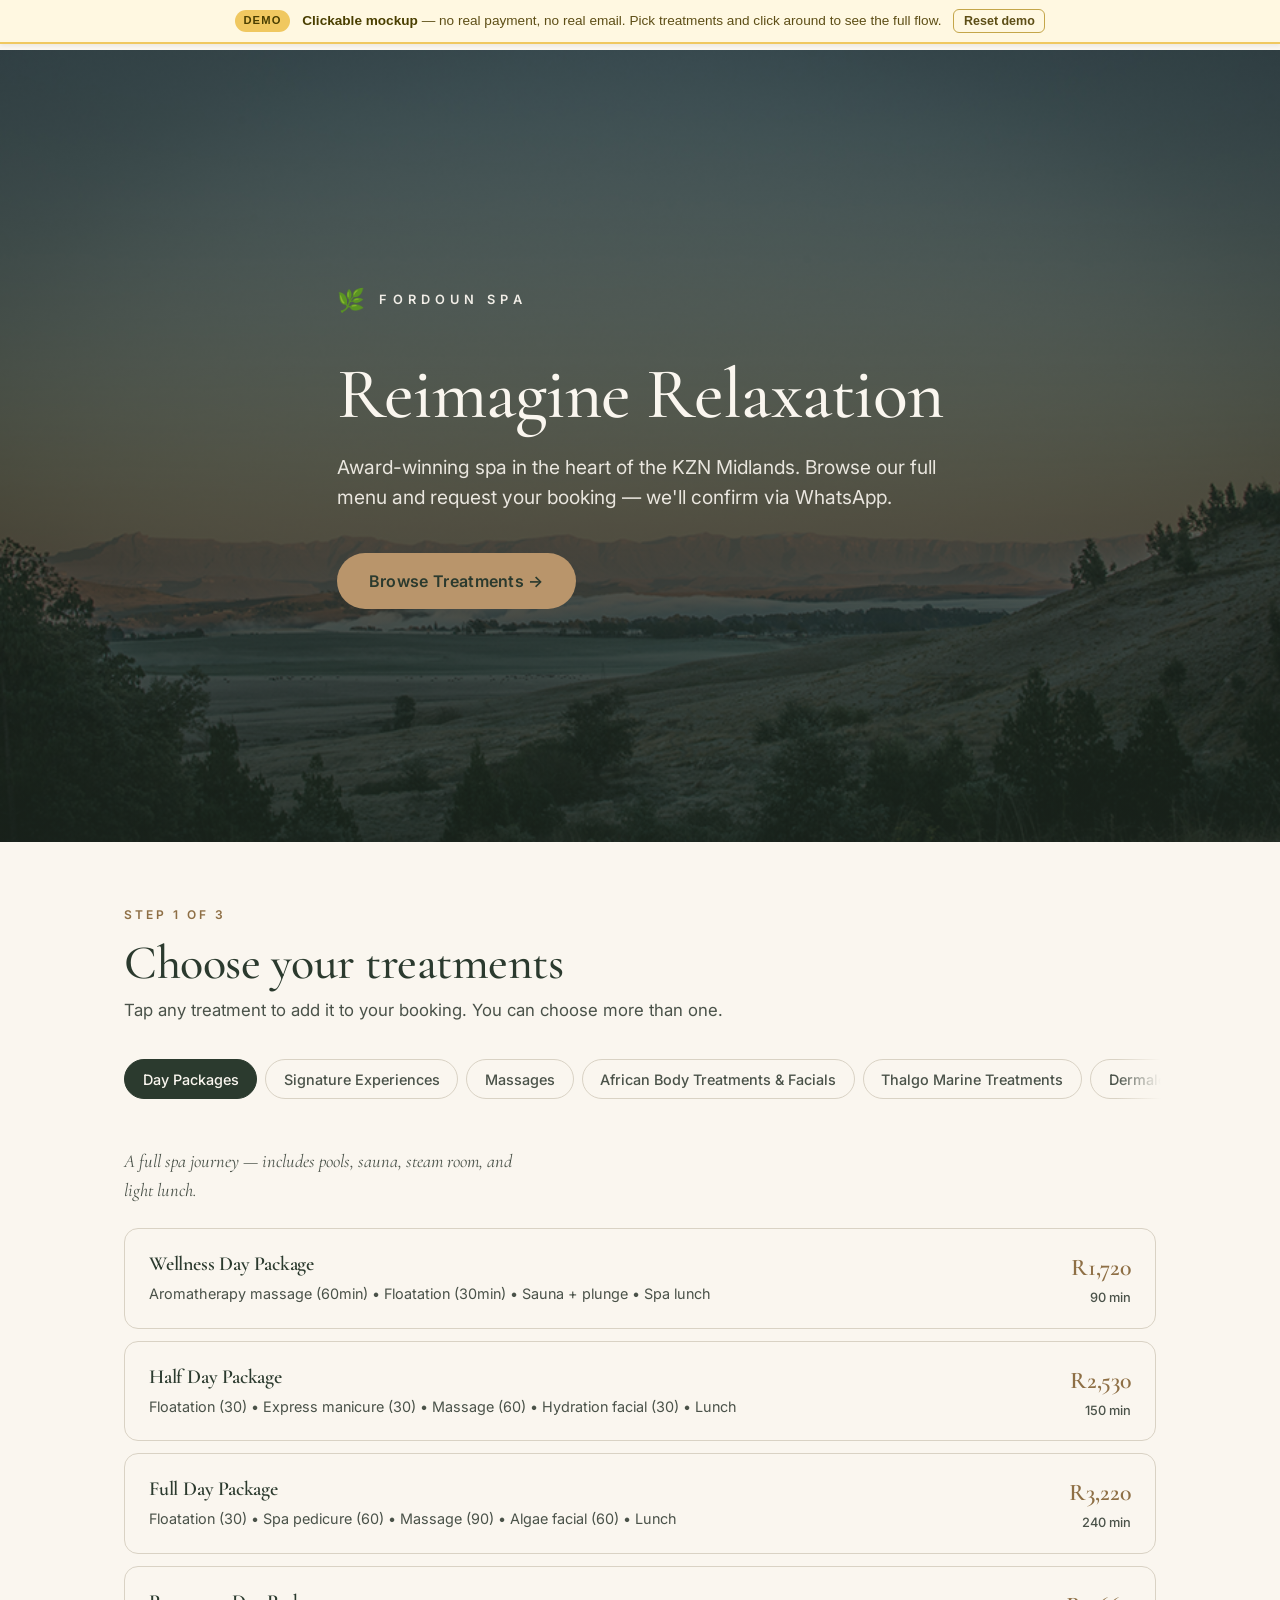
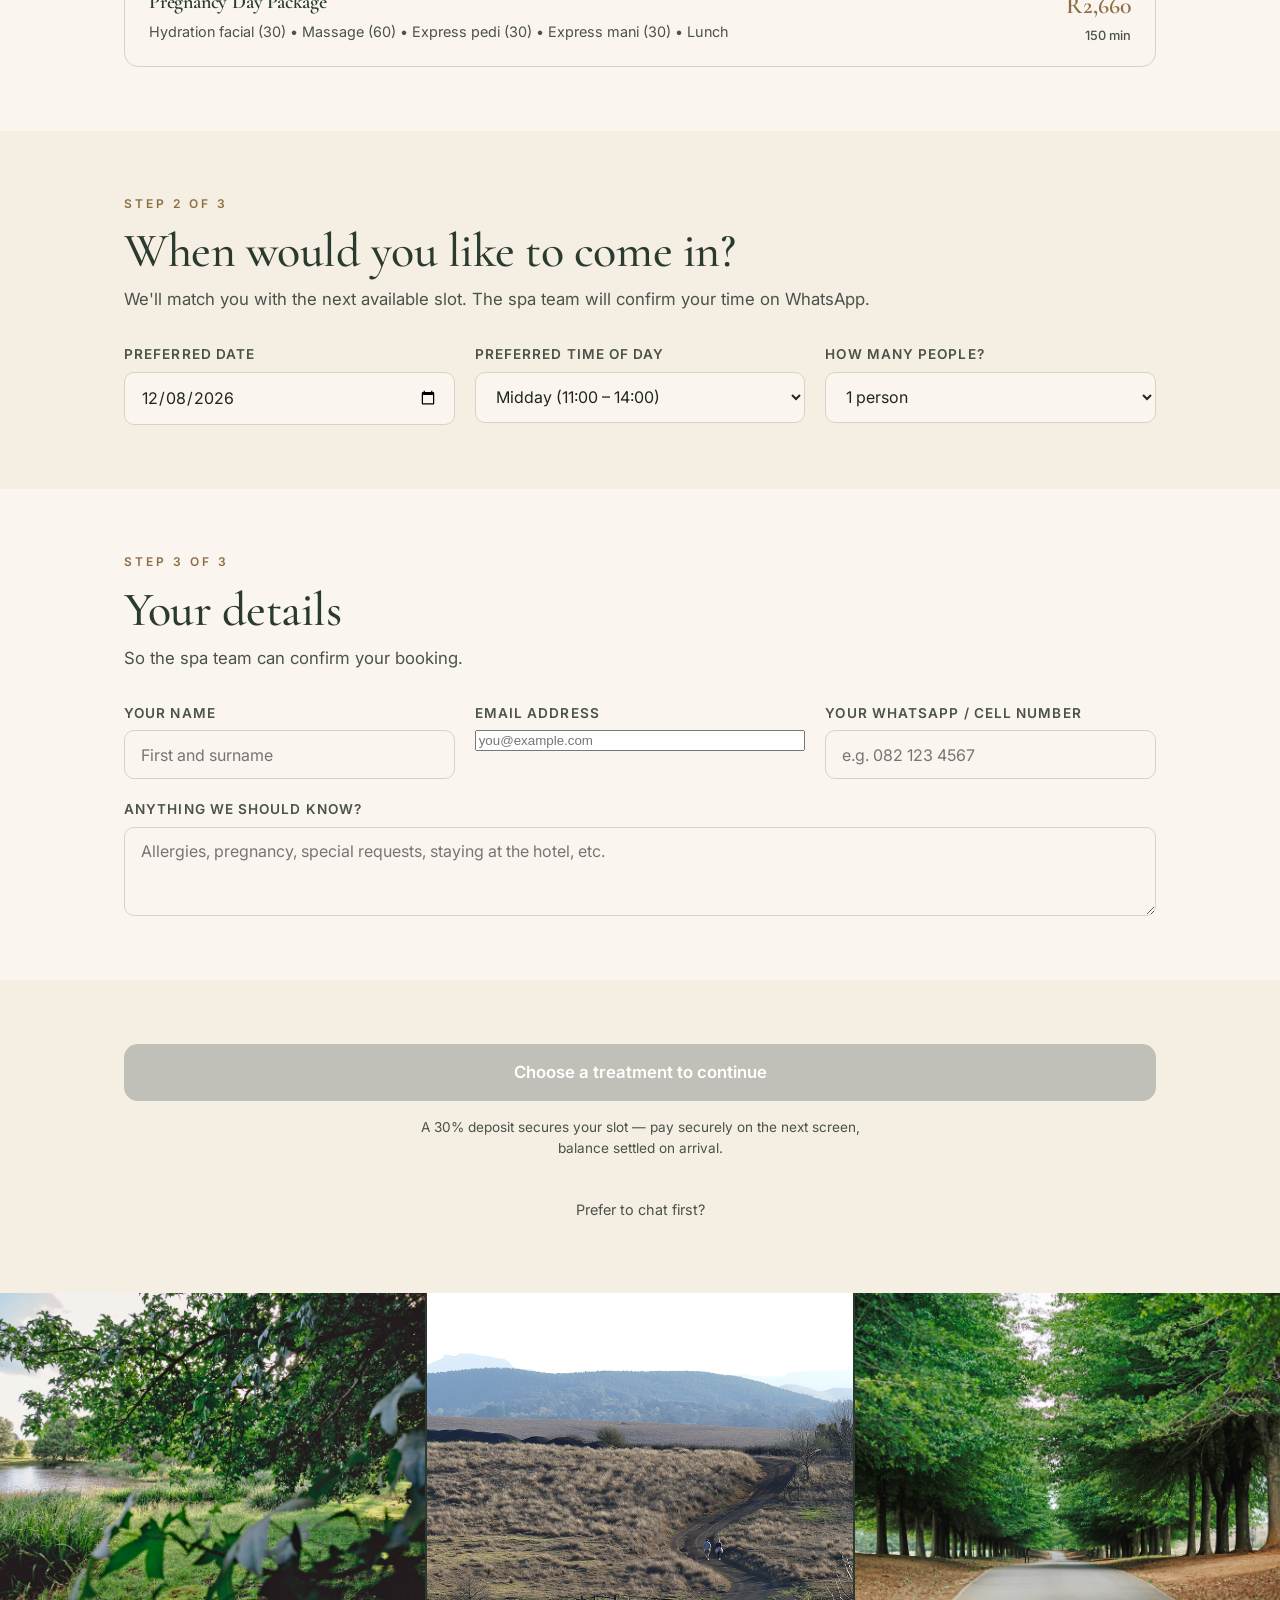
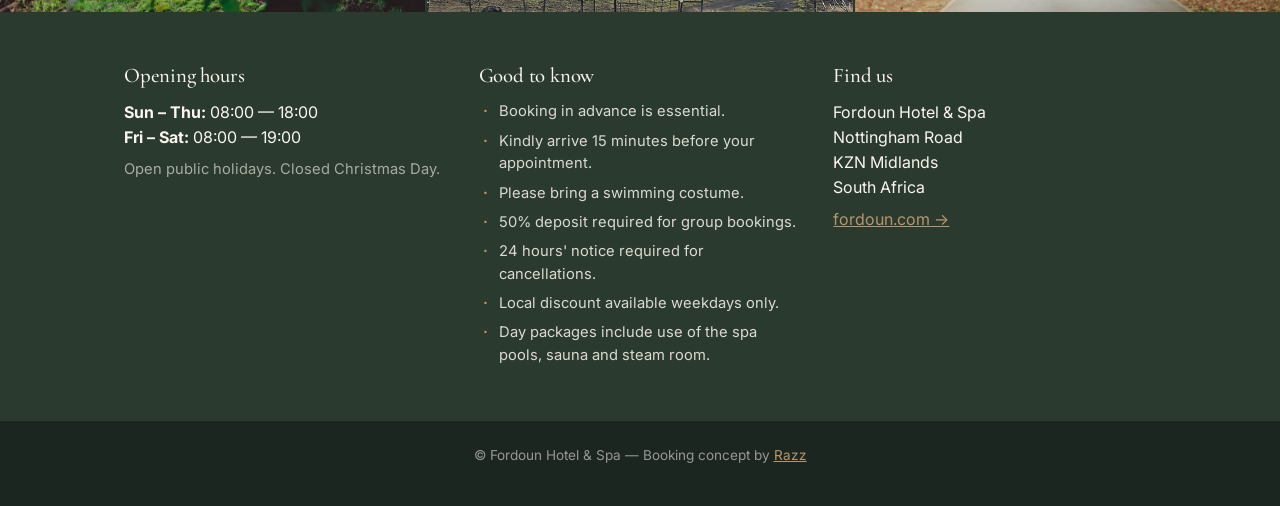
==== docs/index.html @ fb9872c1 "feat: Fordoun Spa hardcore-version clickable demo - Static-only mockup of the full booking system - " ====
<!DOCTYPE html>
<html lang="en">
<head>
<meta charset="UTF-8" />
<meta name="viewport" content="width=device-width, initial-scale=1, maximum-scale=1, viewport-fit=cover" />
<meta name="theme-color" content="#3a4a3a" />
<meta name="robots" content="noindex,nofollow" />
<title>Fordoun Spa — Book Your Treatment</title>
<meta name="description" content="Book your spa treatment at Fordoun Hotel & Spa, KZN Midlands. Browse the full treatment menu and send a booking request in under a minute." />
<meta property="og:title" content="Fordoun Spa — Book Your Treatment" />
<meta property="og:description" content="Browse the full Fordoun Spa treatment menu and request your booking in under a minute." />
<meta property="og:type" content="website" />
<link rel="icon" type="image/svg+xml" href="data:image/svg+xml,%3Csvg xmlns='http://www.w3.org/2000/svg' viewBox='0 0 100 100'%3E%3Ctext y='.9em' font-size='90'%3E%F0%9F%8C%BF%3C/text%3E%3C/svg%3E" />
<link rel="preconnect" href="https://fonts.googleapis.com" />
<link rel="preconnect" href="https://fonts.gstatic.com" crossorigin />
<link href="https://fonts.googleapis.com/css2?family=Cormorant+Garamond:wght@400;500;600;700&family=Inter:wght@400;500;600&display=swap" rel="stylesheet" />
<link rel="stylesheet" href="style.css" />
<link rel="stylesheet" href="demo-banner.css" />
</head>
<body>

<header class="hero">
  <div class="hero-bg"></div>
  <div class="hero-content">
    <div class="brand">
      <span class="brand-mark">🌿</span>
      <span class="brand-name">FORDOUN SPA</span>
    </div>
    <h1>Reimagine Relaxation</h1>
    <p class="hero-sub">Award-winning spa in the heart of the KZN Midlands. Browse our full menu and request your booking — we'll confirm via WhatsApp.</p>
    <a href="#categories" class="cta">Browse Treatments →</a>
  </div>
</header>

<main>

  <section id="categories" class="section">
    <div class="container">
      <p class="eyebrow">Step 1 of 3</p>
      <h2>Choose your treatments</h2>
      <p class="lead">Tap any treatment to add it to your booking. You can choose more than one.</p>

      <div class="cat-tabs-wrap">
        <nav class="cat-tabs" id="catTabs" aria-label="Treatment categories"></nav>
      </div>
      <div id="catContent" class="cat-content"></div>
    </div>
  </section>

  <section id="when" class="section section-alt">
    <div class="container">
      <p class="eyebrow">Step 2 of 3</p>
      <h2>When would you like to come in?</h2>
      <p class="lead">We'll match you with the next available slot. The spa team will confirm your time on WhatsApp.</p>

      <div class="when-grid">
        <label class="field">
          <span class="field-label">Preferred date</span>
          <input type="date" id="prefDate" />
        </label>
        <label class="field">
          <span class="field-label">Preferred time of day</span>
          <select id="prefTime">
            <option value="Morning (08:00 – 11:00)">Morning (08:00 – 11:00)</option>
            <option value="Midday (11:00 – 14:00)" selected>Midday (11:00 – 14:00)</option>
            <option value="Afternoon (14:00 – 17:00)">Afternoon (14:00 – 17:00)</option>
            <option value="Flexible — whatever's available">Flexible — whatever's available</option>
          </select>
        </label>
        <label class="field">
          <span class="field-label">How many people?</span>
          <select id="prefGuests">
            <option value="1" selected>1 person</option>
            <option value="2">2 people (couples treatment if available)</option>
            <option value="3">3 people</option>
            <option value="4">4 people</option>
            <option value="5+">5 or more (group booking)</option>
          </select>
        </label>
      </div>
    </div>
  </section>

  <section id="you" class="section">
    <div class="container">
      <p class="eyebrow">Step 3 of 3</p>
      <h2>Your details</h2>
      <p class="lead">So the spa team can confirm your booking.</p>

      <div class="when-grid">
        <label class="field">
          <span class="field-label">Your name</span>
          <input type="text" id="yourName" placeholder="First and surname" autocomplete="name" required />
        </label>
        <label class="field">
          <span class="field-label">Email address</span>
          <input type="email" id="yourEmail" placeholder="you@example.com" autocomplete="email" required />
        </label>
        <label class="field">
          <span class="field-label">Your WhatsApp / cell number</span>
          <input type="tel" id="yourPhone" placeholder="e.g. 082 123 4567" autocomplete="tel" required />
        </label>
        <label class="field field-wide">
          <span class="field-label">Anything we should know?</span>
          <textarea id="yourNotes" rows="3" placeholder="Allergies, pregnancy, special requests, staying at the hotel, etc."></textarea>
        </label>
      </div>

      <div id="welcomeBack" class="welcome-back" hidden>
        <strong>👋 Welcome back!</strong>
        <span id="welcomeBackText"></span>
        <button type="button" id="sendMagicLink" class="link-btn">Send me a sign-in link →</button>
      </div>

      <div id="loggedInPanel" class="logged-in-panel" hidden>
        <h3 id="loggedInGreeting">Welcome back</h3>
        <p id="loggedInStats" class="muted"></p>
        <div id="lastVisit" class="last-visit"></div>
        <button type="button" id="logoutBtn" class="link-btn">Not you? Sign out</button>
      </div>
    </div>
  </section>

  <section class="section section-alt">
    <div class="container">
      <div id="summary" class="summary" hidden>
        <h3>Your booking request</h3>
        <div id="summaryContent" class="summary-content"></div>
      </div>

      <button id="sendBtn" class="send-btn" type="button" disabled>
        <span class="send-btn-label">Choose a treatment to continue</span>
      </button>

      <p class="send-note" id="depositNote">A 30% deposit secures your slot — pay securely on the next screen, balance settled on arrival.</p>

      <details class="alt-contact">
        <summary>Prefer to chat first?</summary>
        <div class="alt-contact-body">
          <p>WhatsApp or call us before booking:</p>
          <ul>
            <li>💬 <a href="https://wa.me/27781655087">WhatsApp +27 78 165 5087</a></li>
            <li>📧 <a id="emailLink" href="#">spa@fordoun.com</a></li>
            <li>📞 <a href="tel:+27332666217">+27 33 266 6217</a></li>
          </ul>
        </div>
      </details>
    </div>
  </section>

  <section class="photo-band" aria-hidden="true">
    <figure><img src="scene-1.jpg" alt="" loading="lazy" /></figure>
    <figure><img src="scene-2.jpg" alt="" loading="lazy" /></figure>
    <figure><img src="scene-3.jpg" alt="" loading="lazy" /></figure>
  </section>

  <section class="section section-info">
    <div class="container info-grid">
      <div>
        <h3>Opening hours</h3>
        <p><strong>Sun – Thu:</strong> 08:00 — 18:00<br>
        <strong>Fri – Sat:</strong> 08:00 — 19:00</p>
        <p class="muted">Open public holidays. Closed Christmas Day.</p>
      </div>
      <div>
        <h3>Good to know</h3>
        <ul class="policy-list" id="policyList"></ul>
      </div>
      <div>
        <h3>Find us</h3>
        <p>Fordoun Hotel &amp; Spa<br>
        Nottingham Road<br>
        KZN Midlands<br>
        South Africa</p>
        <p><a href="https://fordoun.com" target="_blank" rel="noopener">fordoun.com →</a></p>
      </div>
    </div>
  </section>

</main>

<footer>
  <div class="container">
    <p>© Fordoun Hotel &amp; Spa — Booking concept by <a href="https://woolies-redux.app" target="_blank" rel="noopener">Razz</a></p>
  </div>
</footer>

<button id="floatCart" class="float-cart" type="button" hidden>
  <span class="float-cart-count">0</span>
  <span class="float-cart-label">Review booking</span>
</button>

<script src="demo-mock.js"></script>
<script src="demo-banner.js"></script>
<script src="app.js"></script>
</body>
</html>
---- docs/style.css ----
/* Fordoun Spa Booking — design language: midlands-natural, restful, premium */

:root {
  --green-deep: #2b3a2e;
  --green-mid: #3a4a3a;
  --green-soft: #5c6b56;
  --sand: #f4eee3;
  --cream: #faf6ef;
  --gold: #b9956b;
  --gold-deep: #8e6f45;
  --ink: #1f2620;
  --ink-soft: #4a5249;
  --rule: #d9d2c4;
  --wa-green: #25d366;
  --wa-green-deep: #128c7e;
  --shadow: 0 10px 30px -10px rgba(43, 58, 46, 0.25);
  --serif: 'Cormorant Garamond', Georgia, serif;
  --sans: 'Inter', -apple-system, BlinkMacSystemFont, 'Segoe UI', sans-serif;
}

* { box-sizing: border-box; }
html { scroll-behavior: smooth; }
body {
  margin: 0;
  font-family: var(--sans);
  color: var(--ink);
  background: var(--cream);
  line-height: 1.55;
  -webkit-font-smoothing: antialiased;
}

h1, h2, h3 {
  font-family: var(--serif);
  font-weight: 500;
  letter-spacing: -0.01em;
  color: var(--green-deep);
  margin: 0 0 .5rem;
}
h1 { font-size: clamp(2.6rem, 8vw, 4.5rem); line-height: 1.05; }
h2 { font-size: clamp(2rem, 5vw, 3rem); line-height: 1.1; }
h3 { font-size: 1.3rem; }
p { margin: 0 0 1rem; }
.lead { font-size: 1.05rem; color: var(--ink-soft); margin-bottom: 2rem; }
.muted { color: var(--ink-soft); font-size: .92rem; }
.eyebrow {
  text-transform: uppercase;
  letter-spacing: .25em;
  font-size: .75rem;
  font-weight: 600;
  color: var(--gold-deep);
  margin: 0 0 .75rem;
}

/* ────── Hero ────── */
.hero {
  position: relative;
  min-height: 88vh;
  display: flex;
  align-items: center;
  color: var(--cream);
  overflow: hidden;
  isolation: isolate;
}
.hero-bg {
  position: absolute;
  inset: 0;
  background:
    linear-gradient(180deg, rgba(28, 38, 30, .55) 0%, rgba(28, 38, 30, .85) 100%),
    url('hero.jpg') center / cover no-repeat,
    linear-gradient(135deg, #3a4a3a 0%, #2b3a2e 100%);
  z-index: -1;
}
.hero-content {
  max-width: 760px;
  padding: 2rem 1.5rem;
  margin: 0 auto;
}
.brand {
  display: inline-flex;
  align-items: center;
  gap: .6rem;
  margin-bottom: 2.5rem;
  font-family: var(--sans);
  font-weight: 600;
  letter-spacing: .4em;
  font-size: .8rem;
  text-transform: uppercase;
  opacity: .95;
}
.brand-mark { font-size: 1.4rem; }
.hero h1 {
  color: var(--cream);
  margin-bottom: 1.25rem;
}
.hero-sub {
  font-size: clamp(1rem, 2.2vw, 1.2rem);
  max-width: 50ch;
  opacity: .9;
  margin-bottom: 2.5rem;
}
.cta {
  display: inline-block;
  padding: 1rem 2rem;
  background: var(--gold);
  color: var(--green-deep);
  border-radius: 999px;
  font-weight: 600;
  text-decoration: none;
  letter-spacing: .02em;
  transition: transform .15s ease, background .15s ease;
}
.cta:hover { background: #d0a878; transform: translateY(-1px); }

/* ────── Sections ────── */
.section { padding: 4rem 0; }
.section-alt { background: var(--sand); }
.section-info { background: var(--green-deep); color: var(--cream); padding: 3rem 0; }
.section-info h3 { color: var(--cream); }
.section-info a { color: var(--gold); }
.section-info .muted { color: rgba(250, 246, 239, .6); }
.container {
  max-width: 1080px;
  margin: 0 auto;
  padding: 0 1.5rem;
}

/* ────── Category tabs ────── */
.cat-tabs-wrap {
  position: relative;
  margin: 0 -1.5rem 2rem;
}
.cat-tabs-wrap::after {
  content: '';
  position: absolute;
  top: 0;
  right: 0;
  bottom: 0;
  width: 64px;
  background: linear-gradient(90deg, transparent 0%, var(--cream) 70%);
  pointer-events: none;
}
.section-alt .cat-tabs-wrap::after { background: linear-gradient(90deg, transparent 0%, var(--sand) 70%); }
.cat-tabs {
  display: flex;
  gap: .5rem;
  overflow-x: auto;
  padding: .25rem 1.5rem 1rem;
  scrollbar-width: none;
  -webkit-overflow-scrolling: touch;
}
.cat-tabs::-webkit-scrollbar { display: none; }
.cat-tab {
  flex: 0 0 auto;
  padding: .65rem 1.1rem;
  background: transparent;
  border: 1px solid var(--rule);
  border-radius: 999px;
  font-family: var(--sans);
  font-size: .9rem;
  font-weight: 500;
  color: var(--ink-soft);
  cursor: pointer;
  white-space: nowrap;
  transition: all .15s ease;
}
.cat-tab:hover { border-color: var(--green-soft); color: var(--green-deep); }
.cat-tab.active {
  background: var(--green-deep);
  color: var(--cream);
  border-color: var(--green-deep);
}

/* ────── Category content ────── */
.cat-blurb {
  font-family: var(--serif);
  font-size: 1.15rem;
  font-style: italic;
  color: var(--ink-soft);
  margin: 0 0 1.5rem;
  max-width: 50ch;
}
.treatments {
  display: grid;
  gap: .75rem;
}
.treatment {
  display: grid;
  grid-template-columns: 1fr auto;
  gap: 1rem;
  align-items: start;
  padding: 1.25rem 1.5rem;
  background: var(--cream);
  border: 1.5px solid var(--rule);
  border-radius: 14px;
  cursor: pointer;
  transition: border-color .15s ease, transform .15s ease, box-shadow .15s ease;
  text-align: left;
  font: inherit;
  color: inherit;
  width: 100%;
}
.section-alt .treatment { background: var(--cream); }
.treatment:hover {
  border-color: var(--green-soft);
  transform: translateY(-1px);
  box-shadow: var(--shadow);
}
.treatment.selected {
  border-color: var(--green-deep);
  background: #f0ebde;
  box-shadow: var(--shadow);
}
.treatment.selected::before {
  content: '✓';
  position: absolute;
}
.treatment-main { min-width: 0; }
.treatment-name {
  font-family: var(--serif);
  font-size: 1.25rem;
  font-weight: 600;
  color: var(--green-deep);
  margin: 0 0 .25rem;
}
.treatment-desc {
  font-size: .9rem;
  color: var(--ink-soft);
  margin: 0;
  line-height: 1.4;
}
.treatment-meta {
  display: flex;
  flex-direction: column;
  align-items: flex-end;
  gap: .1rem;
  white-space: nowrap;
}
.treatment-price {
  font-family: var(--serif);
  font-size: 1.5rem;
  font-weight: 600;
  color: var(--gold-deep);
}
.treatment-duration {
  font-size: .8rem;
  color: var(--ink-soft);
  font-weight: 500;
}
.treatment-tick {
  display: none;
  width: 22px;
  height: 22px;
  border-radius: 50%;
  background: var(--green-deep);
  color: var(--cream);
  font-size: .8rem;
  align-items: center;
  justify-content: center;
  margin-top: .25rem;
}
.treatment.selected .treatment-tick { display: inline-flex; }

/* ────── When / You forms ────── */
.when-grid {
  display: grid;
  gap: 1.25rem;
  grid-template-columns: 1fr;
}
@media (min-width: 720px) {
  .when-grid { grid-template-columns: 1fr 1fr 1fr; }
  .field-wide { grid-column: 1 / -1; }
}
.field {
  display: flex;
  flex-direction: column;
  gap: .4rem;
}
.field-label {
  font-size: .85rem;
  font-weight: 600;
  color: var(--ink-soft);
  text-transform: uppercase;
  letter-spacing: .08em;
}
input[type="date"],
input[type="text"],
input[type="tel"],
select,
textarea {
  padding: .85rem 1rem;
  border: 1.5px solid var(--rule);
  border-radius: 10px;
  font-family: var(--sans);
  font-size: 1rem;
  color: var(--ink);
  background: var(--cream);
  width: 100%;
  max-width: 100%;
  min-width: 0;
  display: block;
  transition: border-color .15s ease, box-shadow .15s ease;
}
/* iOS Safari fixes for <input type="date"> — it has an intrinsic min-width
   from its placeholder content and center-aligns the value. Force LTR
   left-aligned text and strip the native appearance so it behaves like
   the sibling inputs. */
input[type="date"] {
  -webkit-appearance: none;
  appearance: none;
  text-align: left;
  font-family: var(--sans);
  line-height: 1.4;
  height: auto;
}
input[type="date"]::-webkit-date-and-time-value {
  text-align: left;
  min-height: 1.4em;
}
input[type="date"]::-webkit-calendar-picker-indicator {
  margin-left: auto;
}
input:focus, select:focus, textarea:focus {
  outline: none;
  border-color: var(--green-soft);
  box-shadow: 0 0 0 3px rgba(92, 107, 86, .15);
}
textarea { resize: vertical; min-height: 80px; }

/* ────── Summary + send button ────── */
.summary[hidden] { display: none; }
.summary {
  background: var(--cream);
  border: 1.5px solid var(--rule);
  border-radius: 14px;
  padding: 1.5rem;
  margin-bottom: 1.5rem;
}
.summary h3 {
  font-size: 1.1rem;
  margin-bottom: 1rem;
  text-transform: uppercase;
  letter-spacing: .15em;
  font-family: var(--sans);
  font-weight: 600;
  color: var(--ink-soft);
}
.summary-content { font-size: .95rem; }
.summary-content .empty {
  color: var(--ink-soft);
  font-style: italic;
  margin: 0;
}
.summary-row {
  display: flex;
  justify-content: space-between;
  align-items: center;
  padding: .65rem 0;
  border-bottom: 1px solid var(--rule);
}
.summary-row:last-child { border-bottom: 0; }
.summary-row-name {
  font-family: var(--serif);
  font-size: 1.1rem;
  color: var(--green-deep);
}
.summary-row-meta {
  font-size: .82rem;
  color: var(--ink-soft);
}
.summary-row-price {
  font-weight: 600;
  color: var(--gold-deep);
  font-family: var(--serif);
  font-size: 1.15rem;
}
.summary-remove {
  background: transparent;
  border: none;
  color: var(--ink-soft);
  font-size: 1.2rem;
  padding: 0 0 0 .75rem;
  cursor: pointer;
  line-height: 1;
}
.summary-remove:hover { color: #a64242; }
.summary-total {
  display: flex;
  justify-content: space-between;
  padding-top: 1rem;
  margin-top: .5rem;
  border-top: 2px solid var(--green-deep);
  font-family: var(--serif);
  font-size: 1.35rem;
  font-weight: 600;
  color: var(--green-deep);
}
.summary-total-note {
  font-size: .8rem;
  color: var(--ink-soft);
  font-weight: 400;
  margin-top: .25rem;
  font-family: var(--sans);
}

.send-btn {
  display: flex;
  align-items: center;
  justify-content: center;
  gap: .75rem;
  width: 100%;
  padding: 1.15rem 1.5rem;
  background: var(--wa-green);
  color: white;
  border: none;
  border-radius: 14px;
  font-family: var(--sans);
  font-size: 1.05rem;
  font-weight: 600;
  cursor: pointer;
  box-shadow: var(--shadow);
  transition: background .15s ease, transform .15s ease;
}
.send-btn:hover:not(:disabled) {
  background: var(--wa-green-deep);
  transform: translateY(-1px);
}
.send-btn:disabled {
  background: #c0c0b8;
  cursor: not-allowed;
  box-shadow: none;
}
.wa-icon { display: inline-flex; align-items: center; }
.send-note {
  text-align: center;
  font-size: .85rem;
  color: var(--ink-soft);
  margin: 1rem 0 0;
  max-width: 50ch;
  margin-left: auto;
  margin-right: auto;
}

.alt-contact {
  margin-top: 2rem;
  text-align: center;
}
.alt-contact summary {
  cursor: pointer;
  color: var(--ink-soft);
  font-size: .9rem;
  display: inline-block;
  padding: .5rem 1rem;
}
.alt-contact summary:hover { color: var(--green-deep); }
.alt-contact-body { margin-top: 1rem; }
.alt-contact-body ul { list-style: none; padding: 0; }
.alt-contact-body a { color: var(--green-deep); }

/* ────── Info section ────── */
.info-grid {
  display: grid;
  gap: 2rem;
  grid-template-columns: 1fr;
}
@media (min-width: 720px) {
  .info-grid { grid-template-columns: 1fr 1fr 1fr; }
}
.info-grid p { margin-bottom: .5rem; }
.policy-list {
  list-style: none;
  padding: 0;
  margin: 0;
  font-size: .92rem;
}
.policy-list li {
  padding-left: 1.25rem;
  position: relative;
  margin-bottom: .4rem;
  color: rgba(250, 246, 239, .85);
}
.policy-list li::before {
  content: '·';
  position: absolute;
  left: .25rem;
  color: var(--gold);
  font-weight: 700;
}

/* ────── Photo band ────── */
.photo-band {
  display: grid;
  grid-template-columns: repeat(3, 1fr);
  gap: 2px;
  background: var(--green-deep);
}
.photo-band figure {
  margin: 0;
  aspect-ratio: 4 / 3;
  overflow: hidden;
}
.photo-band img {
  width: 100%;
  height: 100%;
  object-fit: cover;
  transition: transform .6s ease;
  display: block;
}
.photo-band figure:hover img { transform: scale(1.04); }
@media (max-width: 720px) {
  .photo-band { grid-template-columns: 1fr; }
  .photo-band figure { aspect-ratio: 16 / 9; }
  .photo-band figure:nth-child(3) { display: none; }
}

/* ────── Returning customer ────── */
.welcome-back, .logged-in-panel {
  margin-top: 1.5rem;
  padding: 1.25rem 1.5rem;
  background: linear-gradient(135deg, #f0ebde 0%, #e8e2d2 100%);
  border-radius: 14px;
  border: 1px solid var(--rule);
}
.welcome-back[hidden], .logged-in-panel[hidden] { display: none; }
.welcome-back strong { color: var(--green-deep); }
.welcome-back span { display: inline; margin: 0 .5rem; color: var(--ink-soft); font-size: .95rem; }
.logged-in-panel h3 {
  font-size: 1.4rem;
  margin: 0 0 .35rem;
}
.logged-in-panel p { margin: 0; }
.last-visit { margin-top: 1rem; }
.last-visit-label {
  font-size: .85rem;
  text-transform: uppercase;
  letter-spacing: .08em;
  font-weight: 600;
  color: var(--ink-soft);
}
.last-visit-list {
  list-style: none;
  padding: 0;
  margin: .5rem 0;
}
.last-visit-list li {
  font-family: var(--serif);
  font-size: 1.05rem;
  color: var(--green-deep);
  margin-bottom: .15rem;
}
.link-btn {
  background: transparent;
  border: none;
  color: var(--gold-deep);
  font-weight: 600;
  font-size: .9rem;
  padding: .5rem 0;
  cursor: pointer;
  font-family: inherit;
}
.link-btn:hover { color: var(--green-deep); text-decoration: underline; }
.link-btn:disabled { color: var(--ink-soft); cursor: not-allowed; }

/* ────── Summary deposit ────── */
.summary-deposit {
  display: flex;
  justify-content: space-between;
  align-items: center;
  padding: 1rem 0;
  margin-top: 1rem;
  background: var(--green-deep);
  color: var(--cream);
  border-radius: 10px;
  padding: 1rem 1.25rem;
}
.summary-deposit strong {
  font-family: var(--serif);
  font-size: 1.4rem;
  color: var(--gold);
}
.summary-deposit-note {
  font-size: .82rem;
  color: var(--ink-soft);
  margin: .5rem 0 0;
  text-align: center;
}

/* ────── Footer ────── */
footer {
  background: #1c2620;
  color: rgba(250, 246, 239, .55);
  padding: 1.5rem 0;
  font-size: .85rem;
  text-align: center;
}
footer a { color: var(--gold); }

/* ────── Floating cart (mobile) ────── */
.float-cart[hidden] { display: none !important; }
.float-cart {
  position: fixed;
  bottom: 1rem;
  left: 50%;
  transform: translateX(-50%);
  display: flex;
  align-items: center;
  gap: .6rem;
  padding: .85rem 1.5rem;
  background: var(--green-deep);
  color: var(--cream);
  border: none;
  border-radius: 999px;
  font-family: var(--sans);
  font-size: .95rem;
  font-weight: 600;
  cursor: pointer;
  box-shadow: 0 8px 24px rgba(0, 0, 0, .25);
  z-index: 100;
  animation: bounce-in .3s ease;
}
.float-cart-count {
  display: inline-flex;
  align-items: center;
  justify-content: center;
  width: 24px;
  height: 24px;
  background: var(--gold);
  color: var(--green-deep);
  border-radius: 50%;
  font-size: .82rem;
  font-weight: 700;
}
@keyframes bounce-in {
  from { transform: translate(-50%, 20px); opacity: 0; }
  to { transform: translate(-50%, 0); opacity: 1; }
}

/* ────── Smaller screens ────── */
@media (max-width: 480px) {
  .hero { min-height: 78vh; }
  .section { padding: 3rem 0; }
  .treatment {
    grid-template-columns: 1fr;
    padding: 1rem 1.25rem;
  }
  .treatment-meta {
    flex-direction: row;
    align-items: center;
    justify-content: space-between;
    width: 100%;
  }
  .treatment-tick {
    position: absolute;
    top: 1rem;
    right: 1rem;
  }
}
---- docs/demo-banner.css ----
/* Demo-mode banner — sits at top of every page, dismissible per session */
.demo-banner {
  position: fixed; top: 0; left: 0; right: 0;
  background: #fff8e1;
  color: #5d4e16;
  border-bottom: 2px solid #f0c860;
  padding: .55rem 1rem;
  z-index: 1000;
  font-family: -apple-system, BlinkMacSystemFont, "Segoe UI", sans-serif;
  font-size: .85rem;
  display: flex; align-items: center; gap: .75rem;
  justify-content: center;
  text-align: center;
  flex-wrap: wrap;
  box-shadow: 0 2px 4px rgba(0,0,0,.06);
}
.demo-banner b { color: #4a3f00; }
.demo-banner .demo-pill {
  background: #f0c860;
  color: #4a3f00;
  padding: .15rem .55rem;
  border-radius: 999px;
  font-size: .7rem;
  font-weight: 700;
  letter-spacing: .1em;
  text-transform: uppercase;
}
.demo-banner button {
  background: transparent;
  border: 1px solid #c4a64a;
  color: #5d4e16;
  border-radius: 6px;
  padding: .25rem .6rem;
  font-size: .78rem;
  font-weight: 600;
  cursor: pointer;
  font-family: inherit;
}
.demo-banner button:hover { background: rgba(0,0,0,.05); }
.demo-banner.hidden { display: none; }
body.has-demo-banner { padding-top: 50px; }
@media (max-width: 480px) {
  .demo-banner { font-size: .78rem; padding: .5rem .75rem; }
  body.has-demo-banner { padding-top: 70px; }
}

/* Magic-link "Open my link" floating ribbon */
.demo-magic-toast {
  position: fixed; bottom: 1rem; left: 50%; transform: translateX(-50%);
  background: #2b3a2e; color: #faf6ef;
  padding: .85rem 1.25rem;
  border-radius: 999px;
  box-shadow: 0 8px 24px rgba(0,0,0,.25);
  font-family: -apple-system, BlinkMacSystemFont, sans-serif;
  font-size: .9rem;
  z-index: 1010;
  display: flex; align-items: center; gap: .75rem;
  animation: demo-toast-in .3s ease;
}
.demo-magic-toast a {
  color: #b9956b;
  font-weight: 600;
  text-decoration: none;
}
@keyframes demo-toast-in {
  from { transform: translate(-50%, 20px); opacity: 0; }
  to { transform: translate(-50%, 0); opacity: 1; }
}
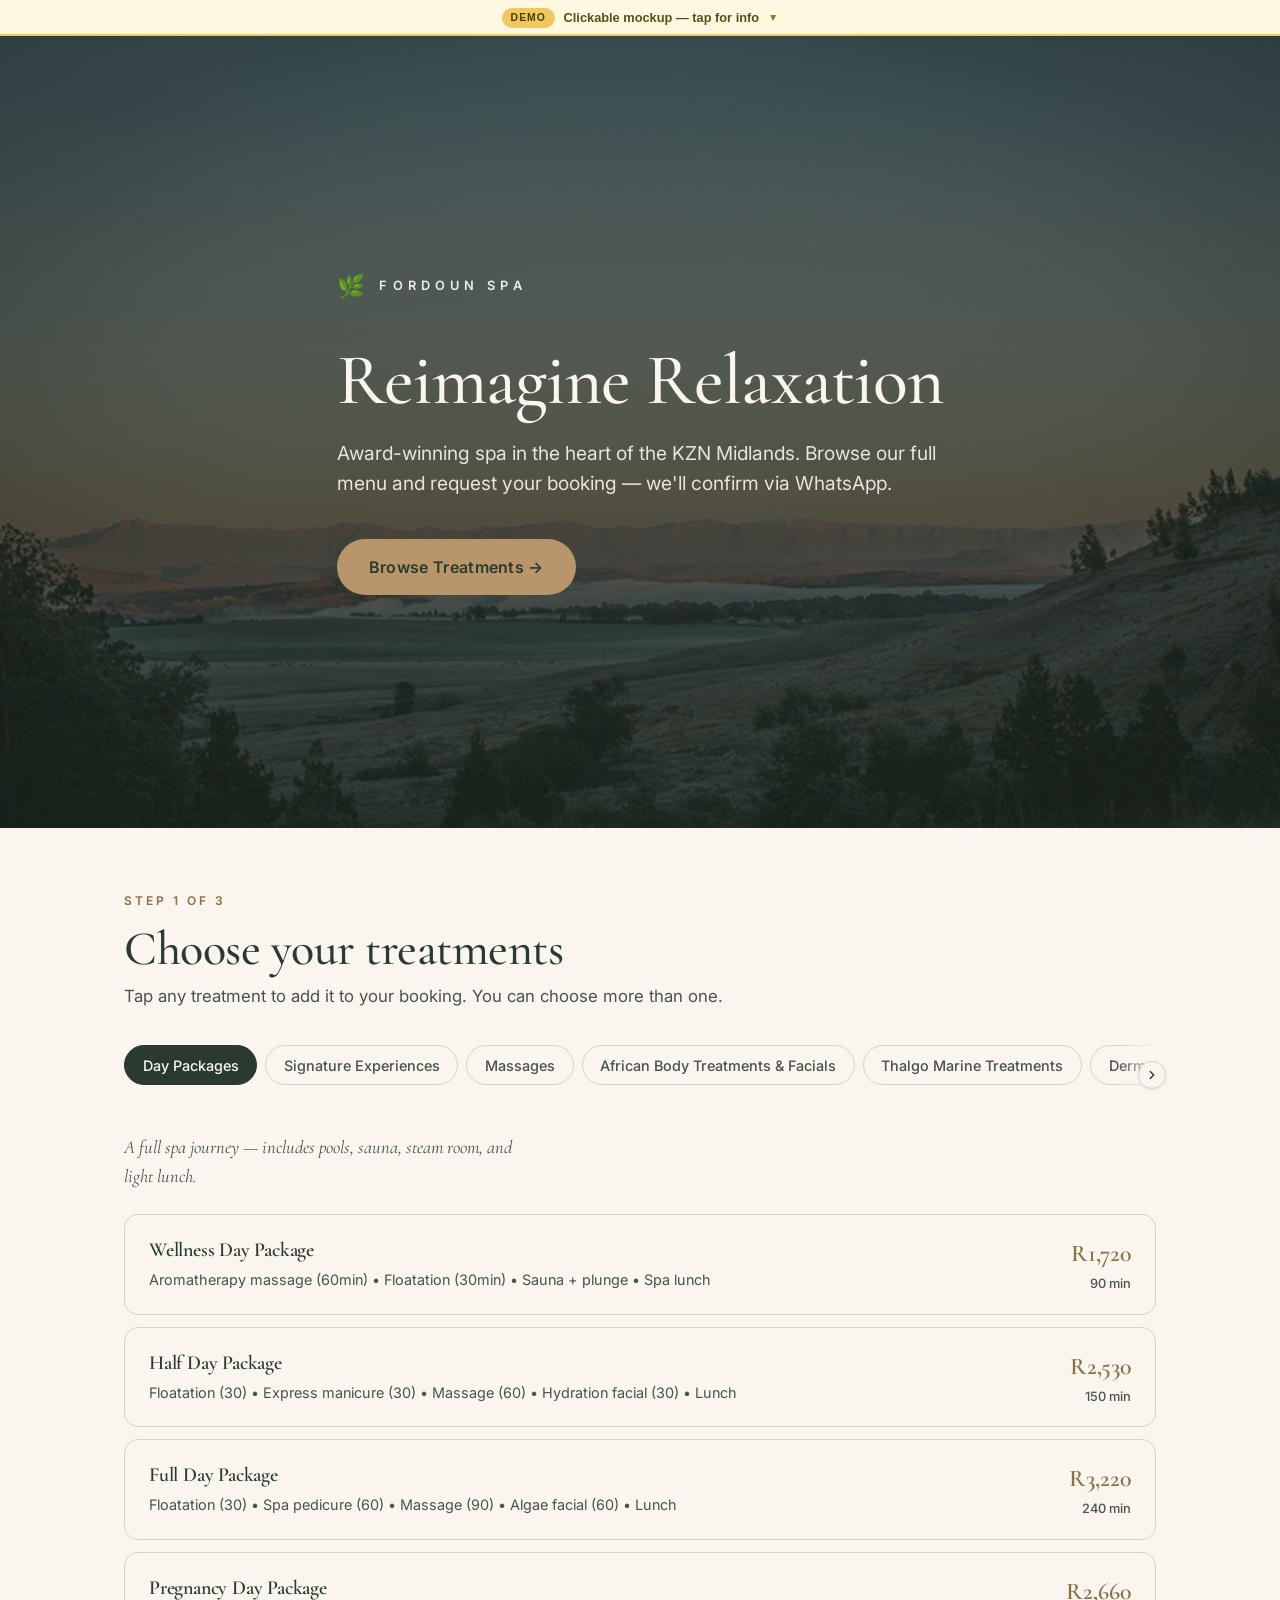
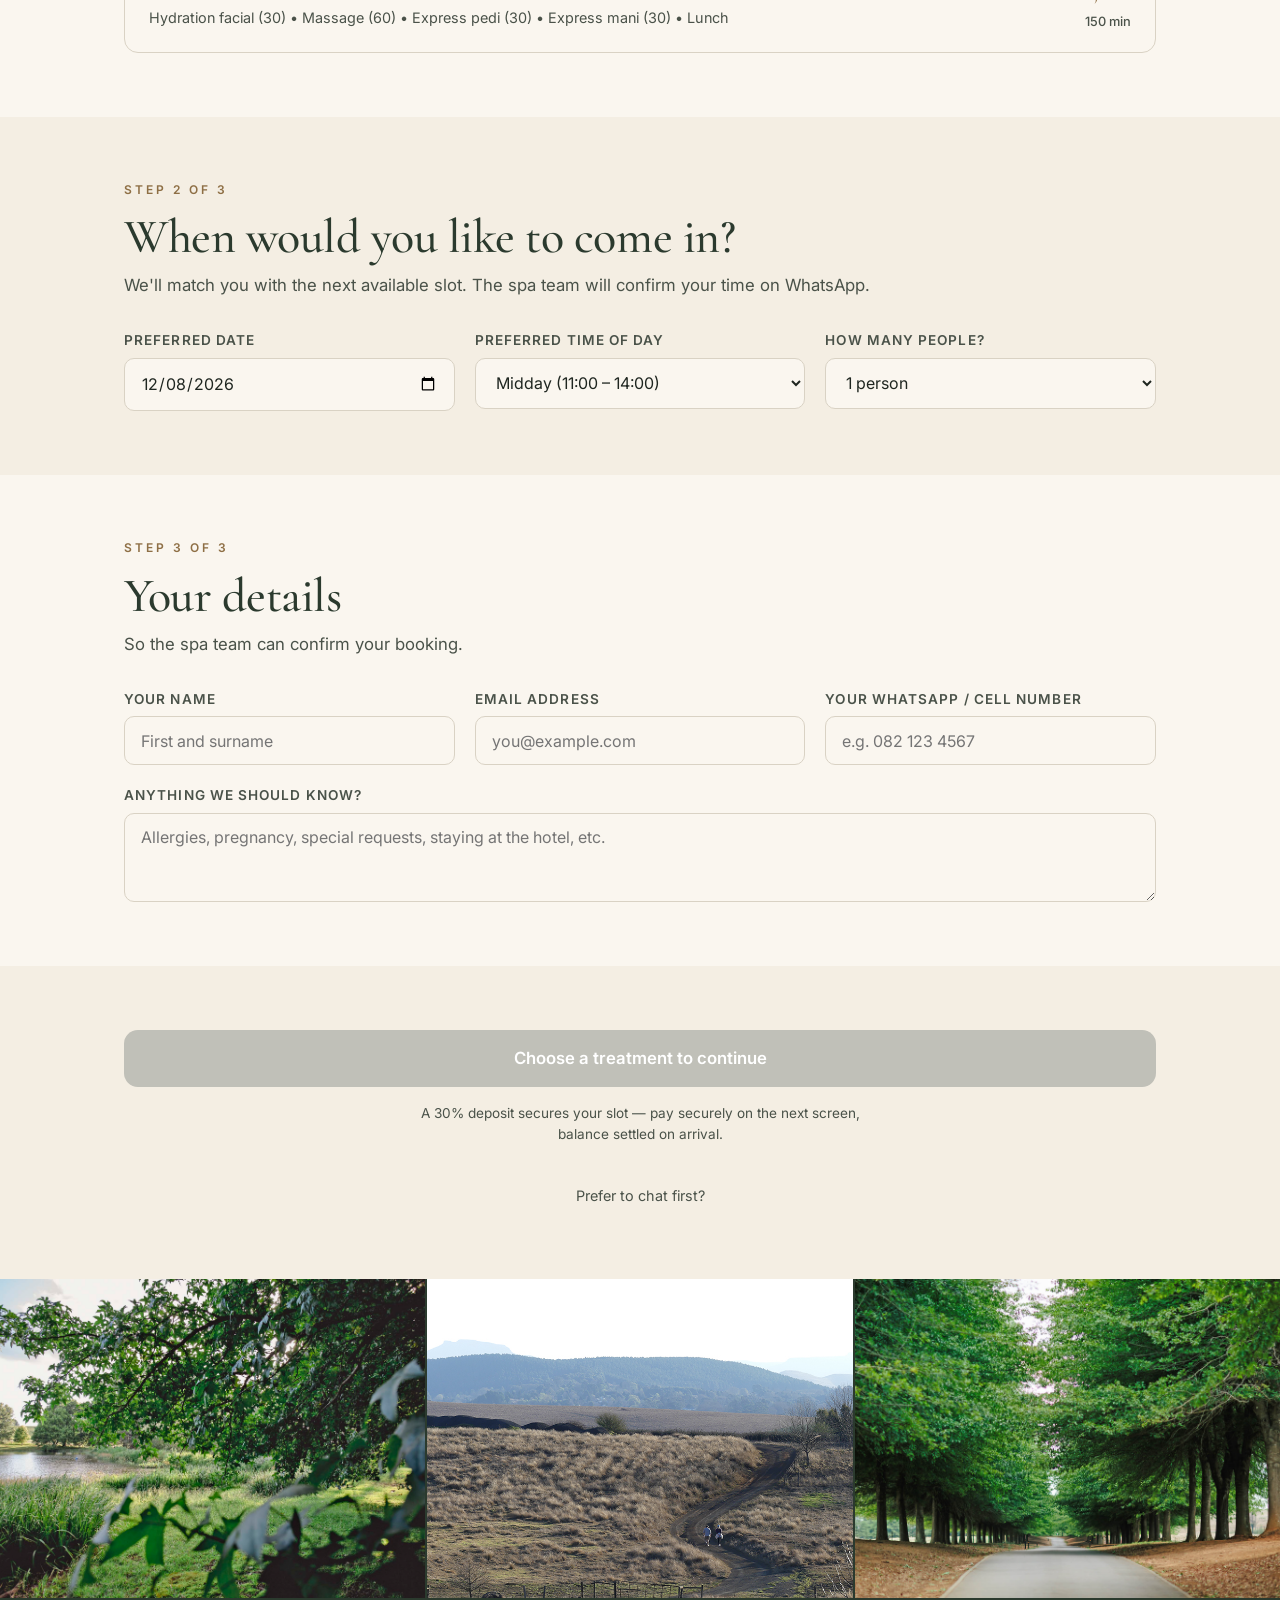
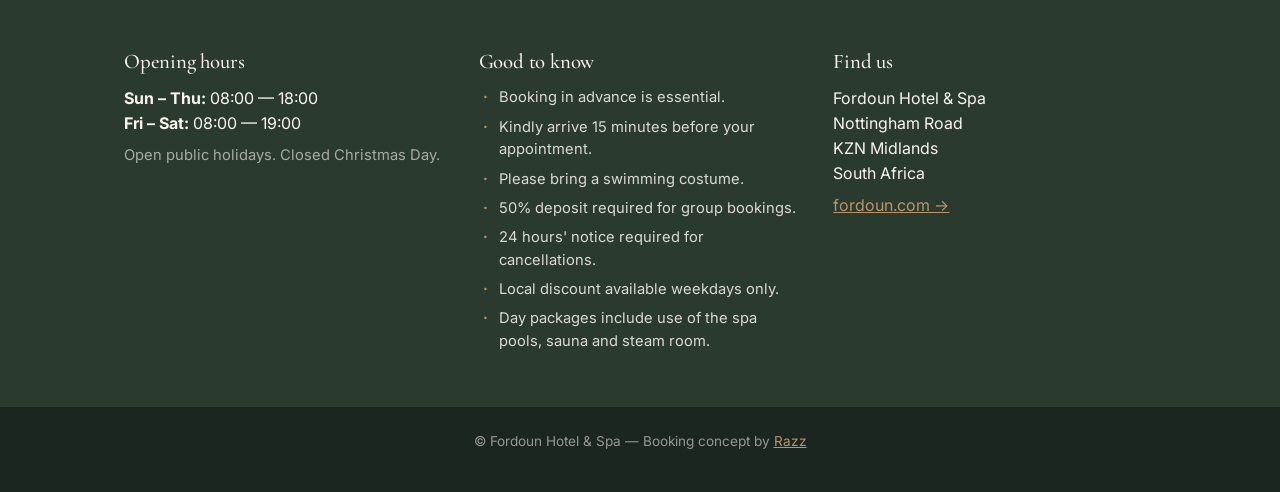
==== commit f2cd7764: "Add scroll-hint chevron arrow to treatment category tabs Category tabs already scroll horizontally w" ====
--- a/docs/index.html
+++ b/docs/index.html
@@ -40,8 +40,11 @@
       <h2>Choose your treatments</h2>
       <p class="lead">Tap any treatment to add it to your booking. You can choose more than one.</p>
 
-      <div class="cat-tabs-wrap">
+      <div class="cat-tabs-wrap" id="catTabsWrap">
         <nav class="cat-tabs" id="catTabs" aria-label="Treatment categories"></nav>
+        <span class="cat-tabs-arrow" aria-hidden="true">
+          <svg viewBox="0 0 24 24" fill="none" stroke="currentColor" stroke-width="2.5" stroke-linecap="round" stroke-linejoin="round"><polyline points="9 18 15 12 9 6"/></svg>
+        </span>
       </div>
       <div id="catContent" class="cat-content"></div>
     </div>
--- a/docs/style.css
+++ b/docs/style.css
@@ -138,6 +138,39 @@
   width: 64px;
   background: linear-gradient(90deg, transparent 0%, var(--cream) 70%);
   pointer-events: none;
+  transition: opacity .2s ease;
+}
+.cat-tabs-wrap.scrolled-end::after,
+.cat-tabs-wrap.scrolled-end .cat-tabs-arrow { opacity: 0; }
+
+/* Tiny chevron arrow hint that we can scroll right for more categories */
+.cat-tabs-arrow {
+  position: absolute;
+  right: 14px;
+  top: calc(50% - .65rem);  /* account for bottom padding on tabs */
+  width: 28px;
+  height: 28px;
+  border-radius: 50%;
+  background: var(--cream);
+  border: 1px solid var(--rule);
+  box-shadow: 0 1px 4px rgba(0,0,0,.06);
+  display: flex;
+  align-items: center;
+  justify-content: center;
+  pointer-events: none;
+  z-index: 2;
+  transition: opacity .2s ease;
+  animation: cat-tabs-arrow-nudge 1.8s ease-in-out 1s 2;
+}
+.section-alt .cat-tabs-arrow { background: var(--sand); }
+.cat-tabs-arrow svg {
+  width: 14px;
+  height: 14px;
+  color: var(--green-deep);
+}
+@keyframes cat-tabs-arrow-nudge {
+  0%, 100% { transform: translateX(0); }
+  50%      { transform: translateX(4px); }
 }
 .section-alt .cat-tabs-wrap::after { background: linear-gradient(90deg, transparent 0%, var(--sand) 70%); }
 .cat-tabs {
@@ -284,6 +317,7 @@
 }
 input[type="date"],
 input[type="text"],
+input[type="email"],
 input[type="tel"],
 select,
 textarea {
@@ -318,6 +352,18 @@
 }
 input[type="date"]::-webkit-calendar-picker-indicator {
   margin-left: auto;
+}
+/* iOS Safari autofill paints email/text fields with its own white/yellow
+   background, ignoring the cream we set above. Force the cream colour
+   through with a long transition + text-fill shim. */
+input:-webkit-autofill,
+input:-webkit-autofill:hover,
+input:-webkit-autofill:focus,
+input:-webkit-autofill:active {
+  -webkit-text-fill-color: var(--ink);
+  -webkit-box-shadow: 0 0 0 1000px var(--cream) inset;
+  caret-color: var(--ink);
+  transition: background-color 9999s ease-in-out 0s;
 }
 input:focus, select:focus, textarea:focus {
   outline: none;
--- a/docs/demo-banner.css
+++ b/docs/demo-banner.css
@@ -1,26 +1,72 @@
-/* Demo-mode banner — sits at top of every page, dismissible per session */
+/* Demo-mode banner — collapsed pill at top, taps open to reveal details */
 .demo-banner {
   position: fixed; top: 0; left: 0; right: 0;
   background: #fff8e1;
   color: #5d4e16;
   border-bottom: 2px solid #f0c860;
-  padding: .55rem 1rem;
   z-index: 1000;
   font-family: -apple-system, BlinkMacSystemFont, "Segoe UI", sans-serif;
   font-size: .85rem;
-  display: flex; align-items: center; gap: .75rem;
+  box-shadow: 0 2px 4px rgba(0,0,0,.06);
+  /* Collapsible drawer animation */
+  max-height: 36px;
+  overflow: hidden;
+  transition: max-height .25s ease;
+}
+.demo-banner.open {
+  max-height: 200px;
+}
+
+/* Always-visible compact strip (the "tap target") */
+.demo-banner-strip {
+  display: flex;
+  align-items: center;
   justify-content: center;
+  gap: .55rem;
+  padding: .5rem 1rem;
+  cursor: pointer;
+  user-select: none;
+  height: 36px;
+  box-sizing: border-box;
+}
+.demo-banner-strip:hover { background: rgba(0,0,0,.03); }
+.demo-banner-strip .strip-label {
+  font-weight: 600;
+  font-size: .8rem;
+  color: #5d4e16;
+}
+.demo-banner-strip .chevron {
+  font-size: .65rem;
+  color: #8a7a3a;
+  transition: transform .25s ease;
+  display: inline-block;
+}
+.demo-banner.open .demo-banner-strip .chevron {
+  transform: rotate(180deg);
+}
+
+/* The expanded body — hidden when collapsed */
+.demo-banner-body {
+  padding: 0 1rem .75rem;
   text-align: center;
+  font-size: .82rem;
+  line-height: 1.4;
+}
+.demo-banner-body b { color: #4a3f00; }
+.demo-banner-body .demo-actions {
+  margin-top: .5rem;
+  display: flex;
+  justify-content: center;
+  gap: .5rem;
   flex-wrap: wrap;
-  box-shadow: 0 2px 4px rgba(0,0,0,.06);
 }
-.demo-banner b { color: #4a3f00; }
+
 .demo-banner .demo-pill {
   background: #f0c860;
   color: #4a3f00;
   padding: .15rem .55rem;
   border-radius: 999px;
-  font-size: .7rem;
+  font-size: .65rem;
   font-weight: 700;
   letter-spacing: .1em;
   text-transform: uppercase;
@@ -30,7 +76,7 @@
   border: 1px solid #c4a64a;
   color: #5d4e16;
   border-radius: 6px;
-  padding: .25rem .6rem;
+  padding: .3rem .7rem;
   font-size: .78rem;
   font-weight: 600;
   cursor: pointer;
@@ -38,10 +84,12 @@
 }
 .demo-banner button:hover { background: rgba(0,0,0,.05); }
 .demo-banner.hidden { display: none; }
-body.has-demo-banner { padding-top: 50px; }
+
+/* Shrink the body offset since the bar is now thin */
+body.has-demo-banner { padding-top: 36px; }
 @media (max-width: 480px) {
-  .demo-banner { font-size: .78rem; padding: .5rem .75rem; }
-  body.has-demo-banner { padding-top: 70px; }
+  .demo-banner-strip { font-size: .76rem; }
+  .demo-banner-body { font-size: .78rem; }
 }
 
 /* Magic-link "Open my link" floating ribbon */
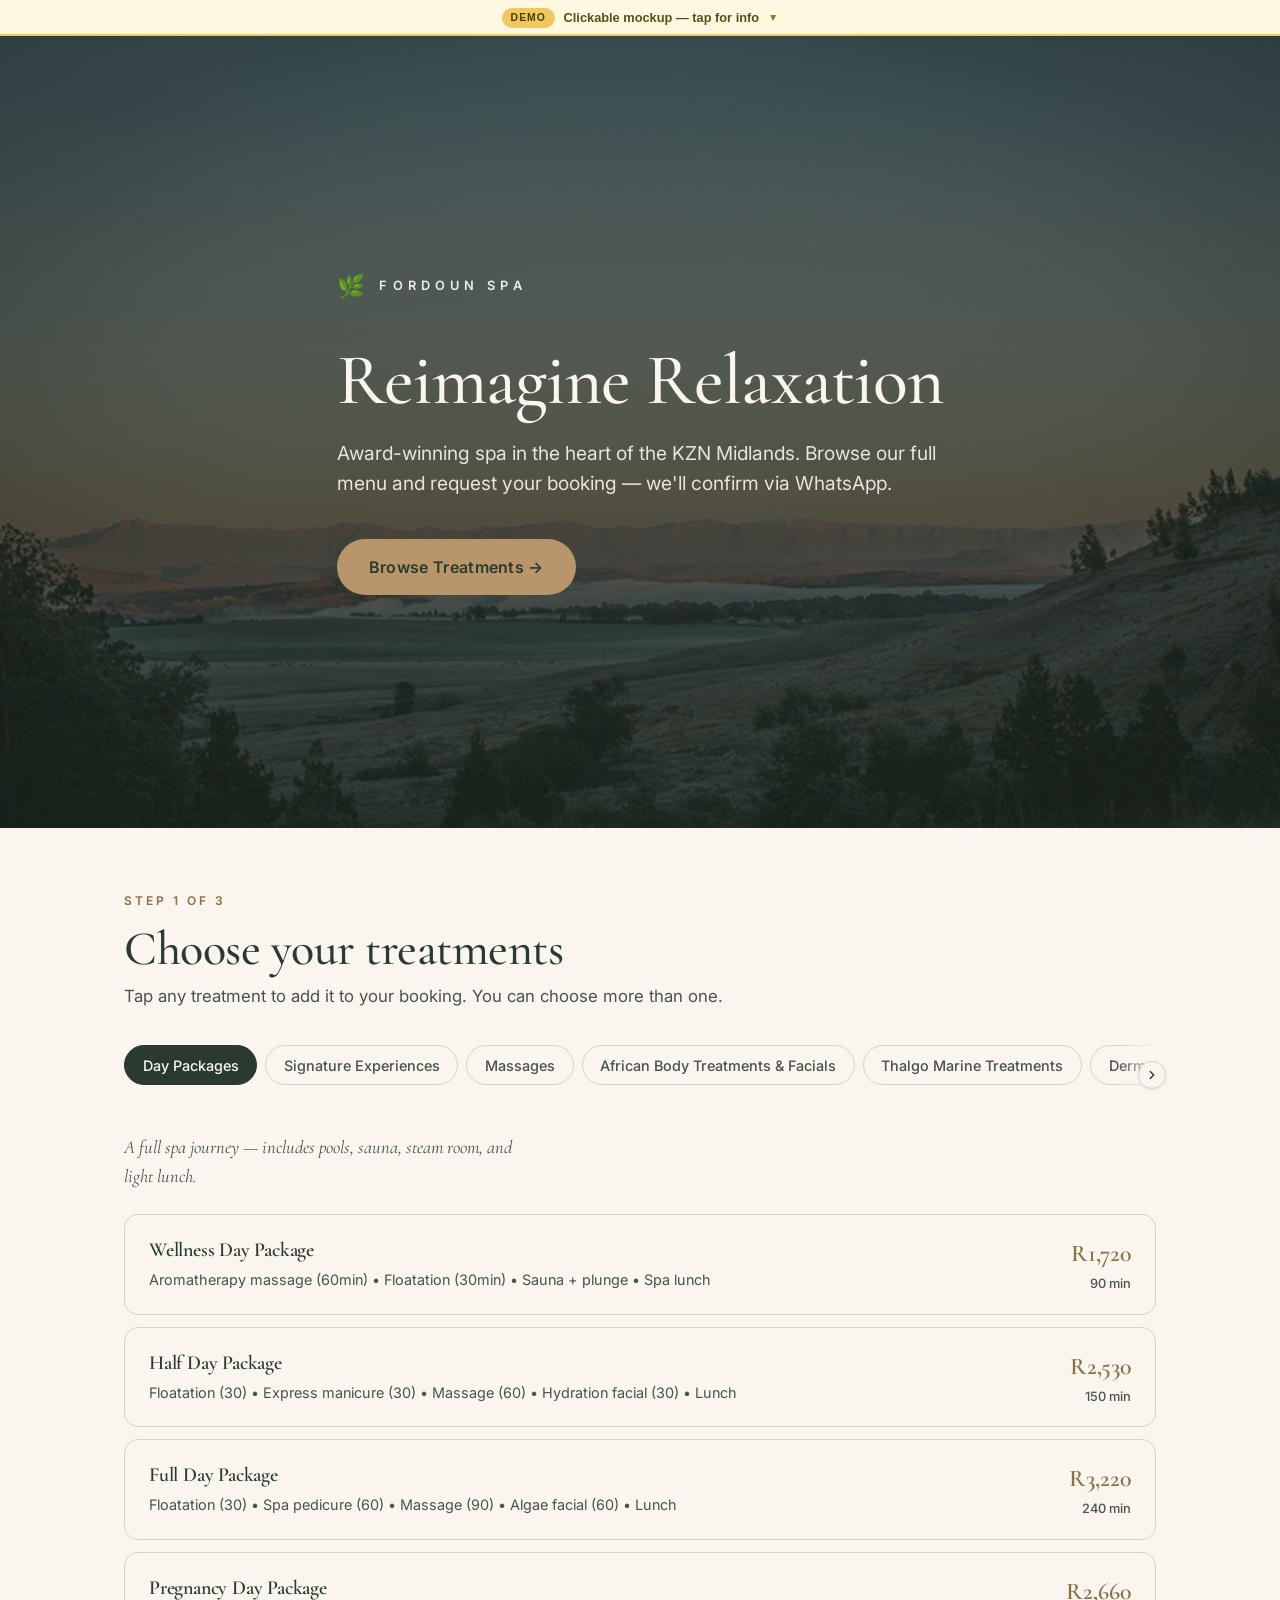
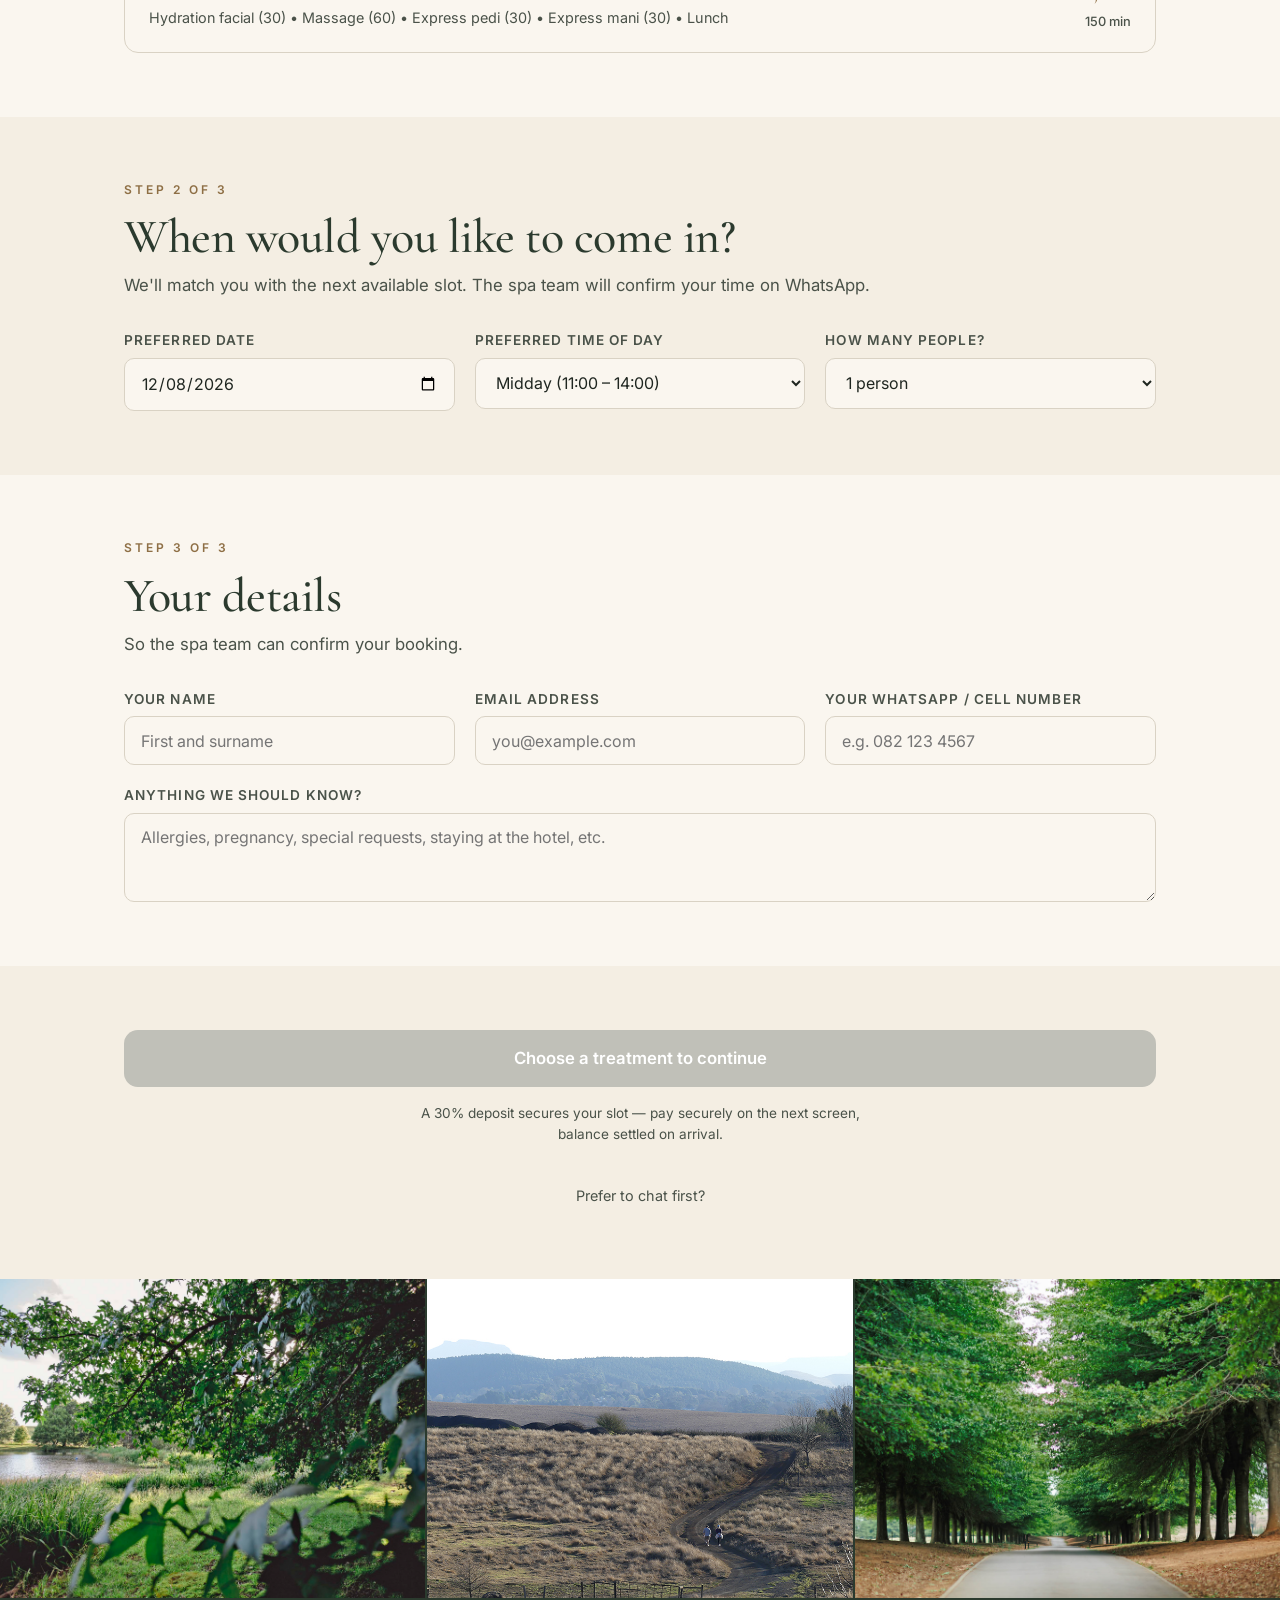
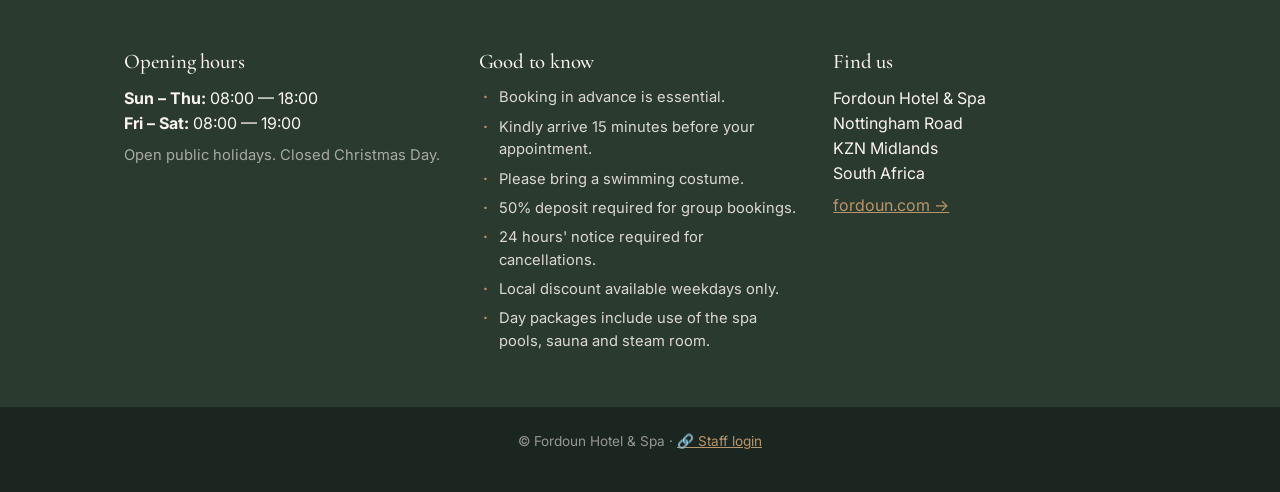
==== commit 8d5d53cd: "Footer: remove Razz credit, add Staff login link Replaces 'Booking concept by Razz' on index.html wi" ====
--- a/docs/index.html
+++ b/docs/index.html
@@ -184,7 +184,7 @@
 
 <footer>
   <div class="container">
-    <p>© Fordoun Hotel &amp; Spa — Booking concept by <a href="https://woolies-redux.app" target="_blank" rel="noopener">Razz</a></p>
+    <p>© Fordoun Hotel &amp; Spa · <a href="admin.html" class="admin-link">🔗 Staff login</a></p>
   </div>
 </footer>
 
